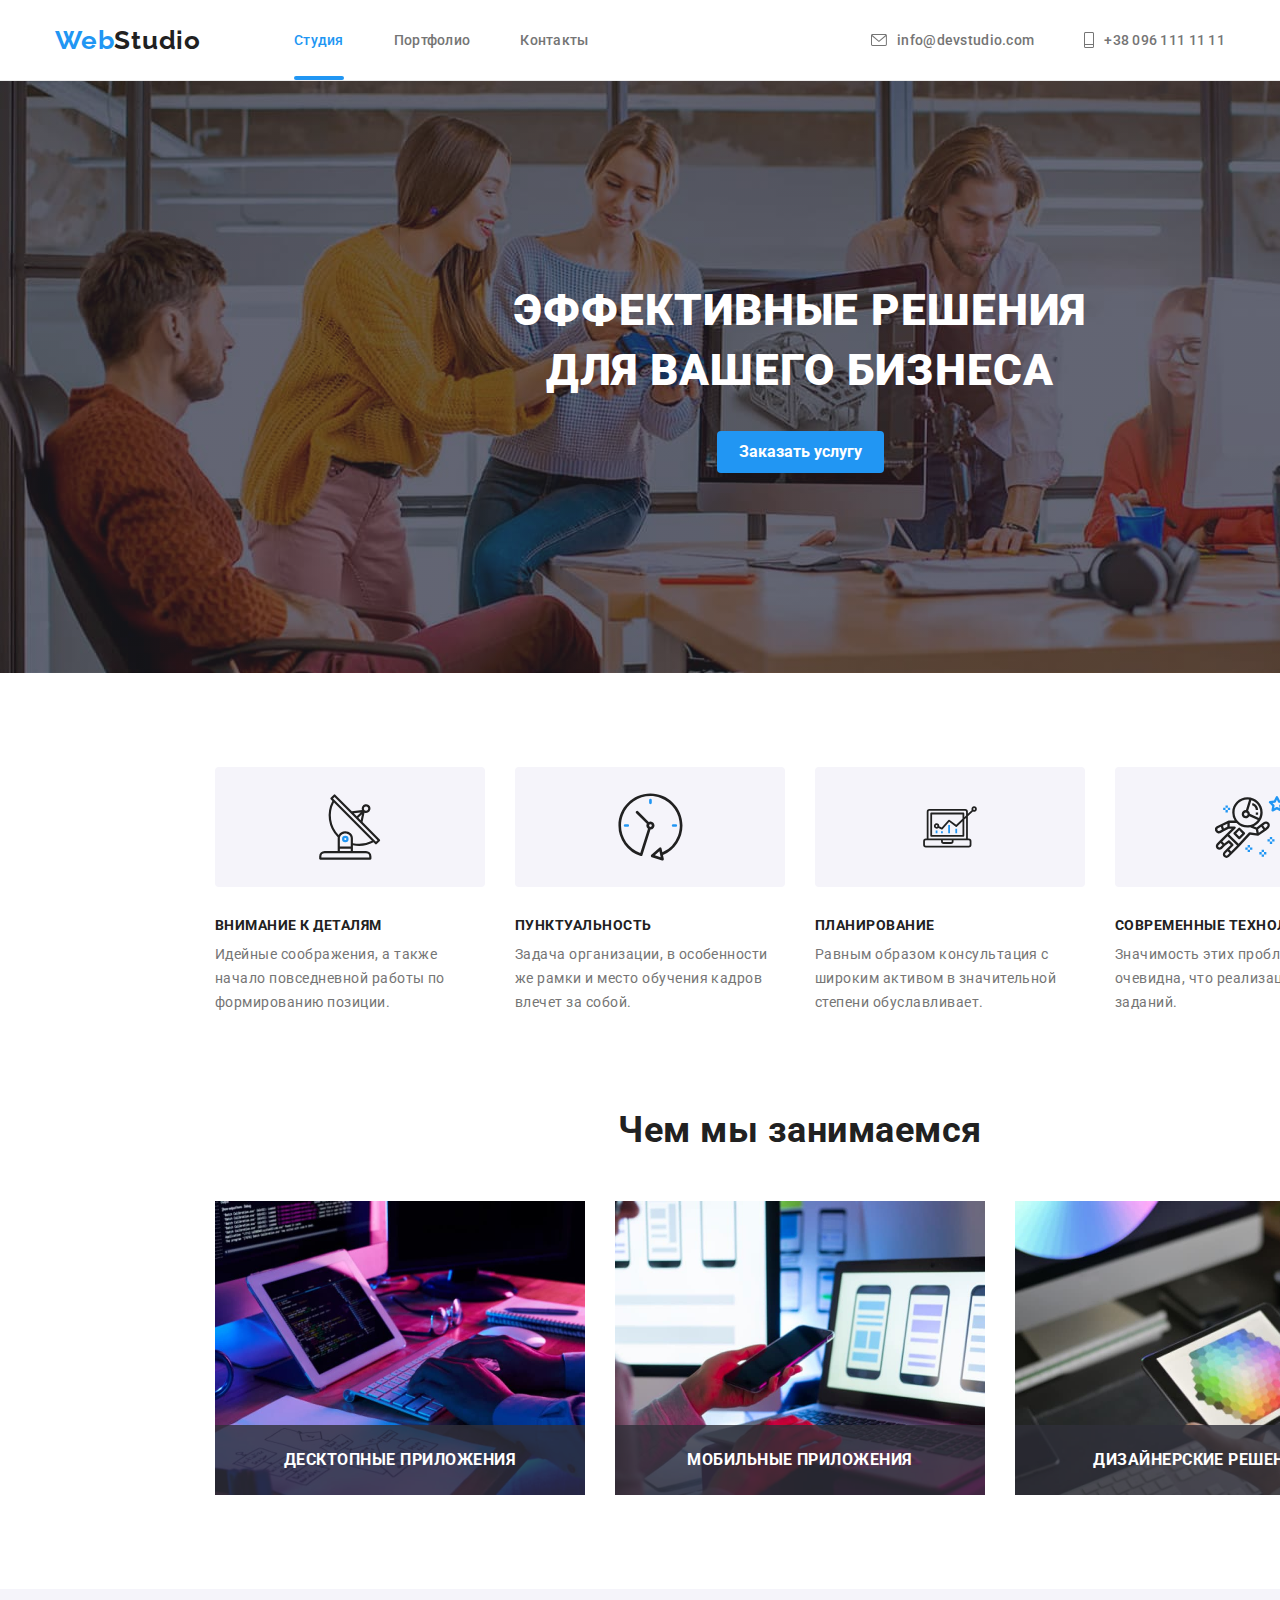
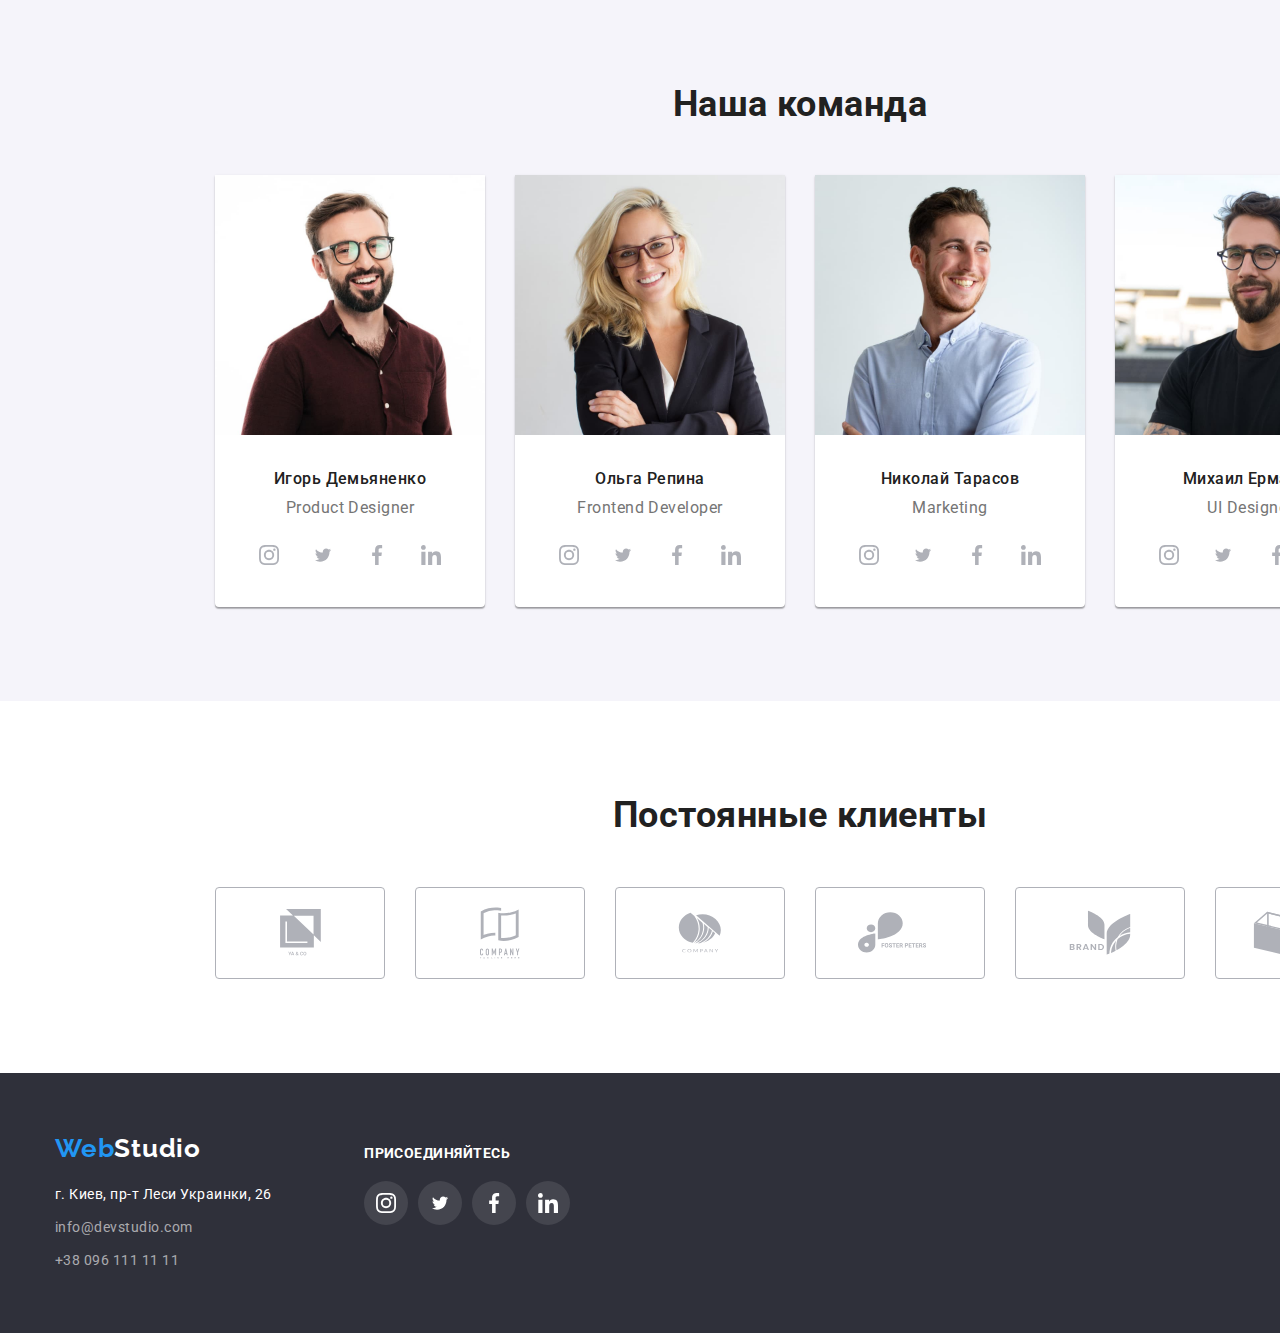
==== index.html @ e20b58c2 "coppy hw5" ====
<!DOCTYPE html>
<html lang="ru">
  <head>
    <meta charset="UTF-8" />
    <meta http-equiv="X-UA-Compatible" content="IE=edge" />
    <meta name="viewport" content="width=device-width, initial-scale=1.0" />
    <link rel="preconnect" href="https://fonts.gstatic.com" />
    <link
      href="https://fonts.googleapis.com/css2?family=Raleway:wght@700&family=Roboto:wght@400;500;700;900&display=swap"
      rel="stylesheet"
    />
    <link
      rel="stylesheet"
      href="https://cdnjs.cloudflare.com/ajax/libs/modern-normalize/1.0.0/modern-normalize.min.css"
    />
    <link rel="stylesheet" href="./css/styles.css" />
    <title>Homework 5</title>
  </head>
  <body>
    <header class="header">
      <div class="container site-nav-container">
        <nav class="site-nav">
          <a href="./index.html" class="logo"
            ><spnan class="accent">Web</spnan>Studio</a
          >
          <ul class="site-nav-pages-link list">
            <li class="item">
              <a href="./index.html"
                ><span class="accent underline">Студия</span></a
              >
            </li>
            <li class="item"><a href="./portfolio.html">Портфолио</a></li>
            <li class="item"><a href="/">Контакты</a></li>
          </ul>
        </nav>
        <ul class="list site-nav-contacts">
          <li class="item">
            <a href="mailto:info@devstudio.com" class="icon-flex"
              ><svg class="icon" width="16px" height="12px">
                <use href="./images/icons.svg#email"></use>
              </svg>
              <span>info@devstudio.com</span></a
            >
          </li>
          <li class="item">
            <a href="tel:+380961111111" class="icon-flex"
              ><svg class="icon" width="10px" height="16px">
                <use href="./images/icons.svg#phone"></use>
              </svg>
              <span>+38 096 111 11 11</span></a
            >
          </li>
        </ul>
      </div>
    </header>

    <main class="main">
      <section class="hero section">
        <div class="container">
          <h1 class="title">
            Эффективные решения <br />
            для вашего бизнеса
          </h1>
          <button class="button" type="button" data-modal-open>
            Заказать услугу
          </button>
        </div>
      </section>
      <section class="our-adventages section">
        <div class="container">
          <ul class="list adventages-list">
            <li class="item">
              <div class="icon-container">
                <svg class="icon" width="65.32px" height="70px">
                  <use href="./images/icons.svg#antenna"></use>
                </svg>
              </div>
              <h3 class="title">Внимание к деталям</h3>
              <p class="text">
                Идейные соображения, а также начало повседневной работы по
                формированию позиции.
              </p>
            </li>
            <li class="item">
              <div class="icon-container">
                <svg class="icon" width="66.96px" height="70px">
                  <use href="./images/icons.svg#clock"></use>
                </svg>
              </div>
              <h3 class="title">Пунктуальность</h3>
              <p class="text">
                Задача организации, в особенности же рамки и место обучения
                кадров влечет за собой.
              </p>
            </li>
            <li class="item">
              <div class="icon-container">
                <svg class="icon" width="70px" height="53.69px">
                  <use href="./images/icons.svg#diagram"></use>
                </svg>
              </div>
              <h3 class="title">Планирование</h3>
              <p class="text">
                Равным образом консультация с широким активом в значительной
                степени обуславливает.
              </p>
            </li>
            <li class="item">
              <div class="icon-container">
                <svg class="icon" width="70px" height="70px">
                  <use href="./images/icons.svg#astronaut"></use>
                </svg>
              </div>
              <h3 class="title">Современные технологии</h3>
              <p class="text">
                Значимость этих проблем настолько очевидна, что реализация
                плановых заданий.
              </p>
            </li>
          </ul>
        </div>
      </section>
      <section class="what-we-do section">
        <div class="container">
          <h2 class="title">Чем мы занимаемся</h2>
          <ul class="list what-we-do-list">
            <li class="item">
              <img
                src="./images/wedo1.jpg"
                width="370"
                alt="developer is codding"
              />
              <div class="text-wrapper">
                <p class="text">десктопные приложения</p>
              </div>
            </li>
            <li class="item">
              <img
                src="./images/wedo2.jpg"
                width="370"
                alt="layout designer is working"
              />
              <div class="text-wrapper">
                <p class="text">мобильные приложения</p>
              </div>
            </li>
            <li class="item">
              <img
                src="./images/wedo3.jpg"
                width="370"
                alt="designer is working"
              />
              <div class="text-wrapper">
                <p class="text">дизайнерские решения</p>
              </div>
            </li>
          </ul>
        </div>
      </section>
      <section class="our-team section">
        <div class="container">
          <h2 class="our-team-title">Наша команда</h2>
          <ul class="list our-team-list">
            <li class="item">
              <img
                src="./images/product-designer.jpg"
                alt="product-designer"
                width="270"
              />
              <h3 class="title">Игорь Демьяненко</h3>
              <p class="text">Product Designer</p>
              <ul class="social-list list">
                <li class="social-list-item">
                  <a href=""
                    ><svg class="icon" width="20px" height="20px">
                      <use href="./images/icons.svg#instagram"></use>
                    </svg>
                  </a>
                </li>
                <li class="social-list-item">
                  <a href=""
                    ><svg class="icon" width="20px" height="16.25px">
                      <use href="./images/icons.svg#twitter"></use>
                    </svg>
                  </a>
                </li>
                <li class="social-list-item">
                  <a href=""
                    ><svg class="icon" width="20px" height="20px">
                      <use href="./images/icons.svg#facebook"></use>
                    </svg>
                  </a>
                </li>
                <li class="social-list-item">
                  <a href=""
                    ><svg class="icon" width="20px" height="20px">
                      <use href="./images/icons.svg#linkedin"></use>
                    </svg>
                  </a>
                </li>
              </ul>
            </li>
            <li class="item">
              <img
                src="./images/frontend-developer.jpg"
                alt="frontend-developer"
                width="270"
              />

              <h3 class="title">Ольга Репина</h3>
              <p class="text">Frontend Developer</p>
              <ul class="social-list list">
                <li class="social-list-item">
                  <a href=""
                    ><svg class="icon" width="20px" height="20px">
                      <use href="./images/icons.svg#instagram"></use>
                    </svg>
                  </a>
                </li>
                <li class="social-list-item">
                  <a href=""
                    ><svg class="icon" width="20px" height="16.25px">
                      <use href="./images/icons.svg#twitter"></use>
                    </svg>
                  </a>
                </li>
                <li class="social-list-item">
                  <a href=""
                    ><svg class="icon" width="20px" height="20px">
                      <use href="./images/icons.svg#facebook"></use>
                    </svg>
                  </a>
                </li>
                <li class="social-list-item">
                  <a href=""
                    ><svg class="icon" width="20px" height="20px">
                      <use href="./images/icons.svg#linkedin"></use>
                    </svg>
                  </a>
                </li>
              </ul>
            </li>
            <li class="item">
              <img src="./images/marketing.jpg" alt="marketing" width="270" />

              <h3 class="title">Николай Тарасов</h3>
              <p class="text">Marketing</p>
              <ul class="social-list list">
                <li class="social-list-item">
                  <a href=""
                    ><svg class="icon" width="20px" height="20px">
                      <use href="./images/icons.svg#instagram"></use>
                    </svg>
                  </a>
                </li>
                <li class="social-list-item">
                  <a href=""
                    ><svg class="icon" width="20px" height="16.25px">
                      <use href="./images/icons.svg#twitter"></use>
                    </svg>
                  </a>
                </li>
                <li class="social-list-item">
                  <a href=""
                    ><svg class="icon" width="20px" height="20px">
                      <use href="./images/icons.svg#facebook"></use>
                    </svg>
                  </a>
                </li>
                <li class="social-list-item">
                  <a href=""
                    ><svg class="icon" width="20px" height="20px">
                      <use href="./images/icons.svg#linkedin"></use>
                    </svg>
                  </a>
                </li>
              </ul>
            </li>
            <li class="item">
              <img
                src="./images/ui-designer.jpg"
                alt="ui-designer"
                width="270"
              />

              <h3 class="title">Михаил Ермаков</h3>
              <p class="text">UI Designer</p>
              <ul class="social-list list">
                <li class="social-list-item">
                  <a href=""
                    ><svg class="icon" width="20px" height="20px">
                      <use href="./images/icons.svg#instagram"></use>
                    </svg>
                  </a>
                </li>
                <li class="social-list-item">
                  <a href=""
                    ><svg class="icon" width="20px" height="16.25px">
                      <use href="./images/icons.svg#twitter"></use>
                    </svg>
                  </a>
                </li>
                <li class="social-list-item">
                  <a href=""
                    ><svg class="icon" width="20px" height="20px">
                      <use href="./images/icons.svg#facebook"></use>
                    </svg>
                  </a>
                </li>
                <li class="social-list-item">
                  <a href=""
                    ><svg class="icon" width="20px" height="20px">
                      <use href="./images/icons.svg#linkedin"></use>
                    </svg>
                  </a>
                </li>
              </ul>
            </li>
          </ul>
        </div>
      </section>
      <section class="clients section">
        <div class="container">
          <h2 class="title">Постоянные клиенты</h2>
          <ul class="clients-list list">
            <li class="item">
              <a href="">
                <svg class="icon" width="41px" height="46.7px">
                  <use href="./images/icons.svg#client1"></use>
                </svg>
              </a>
            </li>
            <li class="item">
              <a href="">
                <svg class="icon" width="40px" height="52px">
                  <use href="./images/icons.svg#client2"></use>
                </svg>
              </a>
            </li>
            <li class="item">
              <a href="">
                <svg class="icon" width="43.46px" height="40.62px">
                  <use href="./images/icons.svg#client3"></use>
                </svg>
              </a>
            </li>
            <li class="item">
              <a href="">
                <svg class="icon" width="84.44px" height="46.7px">
                  <use href="./images/icons.svg#client4"></use>
                </svg>
              </a>
            </li>
            <li class="item">
              <a href="">
                <svg class="icon" width="62.54px" height="45.43px">
                  <use href="./images/icons.svg#client5"></use>
                </svg>
              </a>
            </li>
            <li class="item">
              <a href="">
                <svg class="icon" width="93.79px" height="43.93px">
                  <use href="./images/icons.svg#client6"></use>
                </svg>
              </a>
            </li>
          </ul>
        </div>
      </section>
    </main>

    <footer class="footer">
      <div class="container">
        <div>
          <a href="/" class="logo"><span class="accent">Web</span>Studio</a>
          <address class="address">
            <p class="item">г. Киев, пр-т Леси Украинки, 26</p>
            <a class="item" href="mailto:info@devstudio.com"
              >info@devstudio.com</a
            ><br />
            <a class="item" href="tel:+380961111111">+38 096 111 11 11</a>
          </address>
        </div>
        <div class="social-container">
          <h2 class="title">Присоединяйтесь</h2>
          <ul class="social-list list">
            <li class="social-list-item">
              <a href="" class="link"
                ><svg class="icon" width="20px" height="20px">
                  <use href="./images/icons.svg#instagram"></use>
                </svg>
              </a>
            </li>
            <li class="social-list-item">
              <a href="" class="link"
                ><svg class="icon" width="20px" height="16.25px">
                  <use href="./images/icons.svg#twitter"></use>
                </svg>
              </a>
            </li>
            <li class="social-list-item">
              <a href="" class="link"
                ><svg class="icon" width="20px" height="20px">
                  <use href="./images/icons.svg#facebook"></use>
                </svg>
              </a>
            </li>
            <li class="social-list-item">
              <a href="" class="link"
                ><svg class="icon" width="20px" height="20px">
                  <use href="./images/icons.svg#linkedin"></use>
                </svg>
              </a>
            </li>
          </ul>
        </div>
      </div>
    </footer>
    <!-- modal window -->
    <div class="backdrop is-hidden" data-modal>
      <div class="modal">
        <button class="close-button" data-modal-close></button>
      </div>
    </div>
    <script src="./js/modal.js"></script>
  </body>
</html>
---- css/styles.css ----
:root {
  --main-text-color: #757575;
  --secondary-text-color: #212121;
  --accent-color: #2196f3;
  --unactive-color: #f5f4fa;

  --main-background-color: #ffffff;
  --secondary-background-color: #2f303a;

  --cubic: cubic-bezier(0.4, 0, 0.2, 1);
}

body {
  font-family: 'Roboto', sans-serif;
  color: var(--main-text-color);
  letter-spacing: 0.03em;
  margin: 0;
}

h1,
h2,
h3,
p {
  margin-top: 0;
  margin-bottom: 0;
}

a {
  color: inherit;
  text-decoration: none;
}

.accent {
  color: var(--accent-color);
}

.list {
  list-style: none;
  padding: 0px;
  margin: 0px;
}

.button {
  border: none;
  border-radius: 4px;
  padding: 6px 22px;

  background-color: var(--unactive-color);
  color: var(--secondary-text-color);

  font-weight: 500;
  font-size: 16px;
  line-height: 1.63;

  cursor: pointer;

  transition: background-color 250ms var(--cubic), color 250ms var(--cubic),
    box-shadow 250ms var(--cubic);
}

.button:hover,
.button:focus {
  box-shadow: 0px 3px 1px rgba(0, 0, 0, 0.1), 0px 1px 2px rgba(0, 0, 0, 0.08),
    0px 2px 2px rgba(0, 0, 0, 0.12);
  background-color: var(--accent-color);
  color: var(--main-background-color);
}

.icon {
  display: block;
  fill: currentColor;
}

.container {
  width: 1200px;
  padding-left: 15px;
  padding-right: 15px;
  margin-left: auto;
  margin-right: auto;
}

.section {
  padding-top: 94px;
  padding-bottom: 94px;
  margin-right: auto;
  margin-left: auto;
  width: 1600px;
}

.icon-flex {
  display: flex;
  align-items: center;
}

.icon-flex .icon:not(:last-child) {
  margin-right: 10px;
}

/* Header */

.underline {
  display: inline-block;
}

.underline::after,
.site-nav-pages-link a::after {
  content: '';
  position: absolute;

  height: 4px;
  border-radius: 2px;
  width: 100%;
  bottom: 0;
  left: 0;
  background-color: var(--accent-color);
}

.site-nav-pages-link a::after {
  transform: scaleX(0);
  opacity: 0;

  transition: opacity 250ms var(--cubic), transform 250ms var(--cubic);
}

.site-nav-pages-link a:hover::after {
  transform: scaleX(1);
  opacity: 1;
}

.header {
  font-weight: 500;
  font-size: 14px;
  line-height: 1.17;
  letter-spacing: 0.02em;
  border-bottom: 1px solid #ececec;
}

.site-nav {
  display: flex;
}

.site-nav-pages-link {
  display: flex;
}

.site-nav-pages-link a {
  transition: color 250ms var(--cubic);
}

.site-nav-pages-link .item a {
  position: relative;
  display: inline-block;
  padding-top: 32px;
  padding-bottom: 32px;
}

.site-nav-pages-link .item:not(:last-child) {
  margin-right: 50px;
}

.site-nav-contacts a {
  transition: color 25 0ms var(--cubic);
}

.site-nav-pages-link a:hover,
.site-nav-contacts a:hover {
  color: var(--accent-color);
}

.logo {
  margin-top: auto;
  margin-bottom: auto;
  margin-right: 93px;

  color: var(--secondary-text-color);

  font-family: 'Raleway', sans-serif;
  font-weight: 700;
  font-size: 26px;
  line-height: 1.17;
  letter-spacing: 0.03em;
}

.site-nav-contacts {
  margin-left: auto;
  display: flex;
}

.site-nav-contacts .item:not(:first-child) {
  margin-left: 50px;
}

.site-nav-container {
  display: flex;
  align-items: center;
}

/* Hero section */

.hero .button:hover {
  box-shadow: 0px 4px 4px rgba(0, 0, 0, 0.15);
}

.hero {
  background-image: linear-gradient(
      to right,
      rgba(47, 48, 58, 0.4),
      rgba(47, 48, 58, 0.4)
    ),
    url('../images/hero-background.jpg');
  background-repeat: no-repeat;
  background-position: center;
  padding-top: 200px;
  padding-bottom: 200px;

  background-color: var(--secondary-background-color);
  color: var(--main-background-color);

  letter-spacing: 0.06em;

  text-align: center;
}

.hero .title {
  margin-bottom: 30px;

  text-transform: uppercase;
  font-weight: 900;
  font-size: 44px;
  line-height: 1.36;
}

.hero .button {
  color: inherit;
  background-color: var(--accent-color);

  font-weight: 700;
  font-size: 16px;
  line-height: 1.88;
}

/* Our adventages */

.our-adventages .title {
  margin-bottom: 10px;

  font-size: 14px;
  letter-spacing: 1.17;
  text-transform: uppercase;

  color: var(--secondary-text-color);
}

.our-adventages .text {
  font-size: 14px;
  line-height: 1.71;
}

.adventages-list {
  display: flex;
}

.adventages-list .item {
  width: 270px;
}

.adventages-list .item:not(:last-child) {
  margin-right: 30px;
}

/* What we do */
.what-we-do.section {
  padding-top: 0px;
}

.what-we-do .title {
  margin-bottom: 50px;

  color: var(--secondary-text-color);

  font-size: 36px;
  line-height: 1.17;

  text-align: center;
}

.what-we-do-list {
  display: flex;
}

.what-we-do-list .item:not(:last-child) {
  margin-right: 30px;
}

.what-we-do-list img {
  display: block;
}

.what-we-do-list .item {
  position: relative;
}

.what-we-do-list .text-wrapper {
  position: absolute;
  bottom: 0;
  display: flex;
  background-color: rgba(47, 48, 58, 0.8);
  width: 100%;
  height: 70px;
  justify-content: center;
  align-items: center;
}

.what-we-do-list .text {
  color: var(--main-background-color);
  font-weight: 700;
  text-transform: uppercase;
}

/* Adventages */

.adventages-list .icon-container {
  display: flex;
  justify-content: center;
  align-items: center;
  margin-bottom: 30px;
  width: 270px;
  height: 120px;
  border-radius: 4px;

  background-color: var(--unactive-color);
}

/* Our team */
.social-list {
  color: #afb1b8;
  display: flex;
  justify-content: center;
}

.social-list-item {
  display: flex;
  justify-content: center;
  align-items: center;

  border-radius: 50%;
  width: 44px;
  height: 44px;

  transition: background-color 250ms var(--cubic), color 250ms var(--cubic);
}

.social-list .social-list-item:not(:last-child) {
  margin-right: 10px;
}

.social-list-item:hover {
  color: var(--main-background-color);
}

.social-list .social-list-item:hover {
  background-color: var(--accent-color);
}

.social-list .social-list-item:not(:last-child) {
  margin-right: 10px;
}

.our-team {
  background-color: var(--unactive-color);

  font-size: 16px;
  line-height: 1.17;
}

.our-team-title {
  margin-bottom: 50px;

  color: var(--secondary-text-color);

  font-size: 36px;
  line-height: 1.17;

  text-align: center;
}

.our-team-list .title {
  margin-bottom: 10px;

  color: var(--secondary-text-color);

  font-weight: 500;
  font-size: inherit;

  text-align: center;
}

.our-team-list .text {
  margin-bottom: 16px;
  text-align: center;
}

.our-team-list {
  display: flex;
}

.our-team-list .item {
  padding-bottom: 30px;
  border-bottom-left-radius: 4px;
  border-bottom-right-radius: 4px;
  box-shadow: 0px 1px 3px rgba(0, 0, 0, 0.12), 0px 1px 1px rgba(0, 0, 0, 0.14),
    0px 2px 1px rgba(0, 0, 0, 0.2);

  background-color: var(--main-background-color);
}

.our-team-list .item:not(:last-child) {
  margin-right: 30px;
}

.our-team-list img {
  margin-bottom: 30px;
}

/* Clients */
.clients .title {
  text-align: center;
  margin-bottom: 50px;

  font-size: 36px;

  color: var(--secondary-text-color);
}

.clients-list {
  color: #afb1b8;
  display: flex;
}

.clients-list .item {
  display: flex;
  border: 1px solid #afb1b8;
  border-radius: 4px;
  width: 170px;
  height: 92px;
  justify-content: center;
  align-items: center;

  transition: color 250ms var(--cubic);
}

.clients-list .item:not(:last-child) {
  margin-right: 30px;
}

.clients-list .item:hover {
  border-color: var(--accent-color);
  color: var(--accent-color);
}
/* footer */

.footer .container {
  display: flex;
}

.social-container {
  margin-left: 70px;
}

.social-container .title {
  margin-top: 12px;
  margin-bottom: 20px;
}

.footer {
  padding-bottom: 60px;
  padding-top: 60px;

  background-color: var(--secondary-background-color);
  color: var(--main-background-color);

  font-size: 14px;
  line-height: 1.71;
}

.footer address {
  font-style: normal;
}

.footer .logo {
  display: inline-block;
  margin-bottom: 20px;

  color: var(--main-background-color);
}

.footer a {
  display: inline-block;
  color: rgba(255, 255, 255, 0.6);

  transition: color 250ms var(--cubic);
}

.address a:hover,
.address a:focus {
  color: var(--accent-color);
}

.address .item:not(:last-child) {
  margin-bottom: 9px;
}

.footer .title {
  text-transform: uppercase;
  font-size: 14px;
  line-height: 1.17;
}

.footer .social-list-item {
  color: var(--main-background-color);
  background-color: rgba(255, 255, 255, 0.1);
}

.social-list-item a {
  color: inherit;
}

/* Portfolio */

.portfolio-works-list .title {
  margin-bottom: 4px;

  color: var(--secondary-text-color);

  font-size: 18px;
  line-height: 2;
  letter-spacing: 0.06em;
}

.portfolio-works-list .text {
  font-size: 16px;
  line-height: 1.88;
}

.portfolio-works-list {
  display: flex;
  flex-wrap: wrap;
}

.portfolio-works-list img {
  display: block;
}

.portfolio-buttons-list {
  display: flex;
  justify-content: center;
  margin-bottom: 50px;
}

.portfolio-buttons-list .item:not(:last-child) {
  margin-right: 8px;
}

.item-context {
  border: 1px solid #eeeeee;
  padding: 20px 24px;
}

.portfolio-works-list .item:not(:nth-child(3n)) {
  margin-right: 30px;
}

.portfolio-works-list .item:not(:nth-last-child(-n + 3)) {
  margin-bottom: 30px;
}

.image-wrapper {
  position: relative;
  overflow: hidden;
}

.image-wrapper .text-wrapper {
  display: flex;
  align-items: center;
  padding-right: 24px;
  padding-left: 24px;
  position: absolute;
  background-color: rgba(33, 150, 243, 0.9);
  color: var(--main-background-color);
  width: 100%;
  height: 100%;
  top: 0;
  left: 0;
  transform: translateY(100%);

  transition: transform 250ms var(--cubic);
}

.portfolio-works-list .item {
  transition: box-shadow 250ms var(--cubic);
}

.portfolio-works-list .item:hover .text-wrapper {
  transform: translateX(0);
}

.portfolio-works-list .item:hover {
  box-shadow: 0px 1px 1px rgba(0, 0, 0, 0.12), 0px 4px 4px rgba(0, 0, 0, 0.06),
    1px 4px 6px rgba(0, 0, 0, 0.16);
}

/* Modal window */

.backdrop {
  display: flex;
  justify-content: center;
  align-items: center;
  position: fixed;
  top: 0;
  width: 100%;
  height: 100%;
  background-color: rgba(0, 0, 0, 0.2);
  opacity: 1;
  transform: scale(1);

  transition: opacity 250ms var(--cubic);
}

.modal {
  position: relative;
  background-color: #fff;
  width: 528px;
  height: 581px;
  border-radius: 4px;

  transform: scale(1);

  transition: transform 250ms var(--cubic);
}

.backdrop.is-hidden {
  opacity: 0;
  pointer-events: none;
}

.backdrop.is-hidden .modal {
  transform: scale(1.1);
}

.modal .close-button {
  position: absolute;
  height: 30px;
  width: 30px;
  border-radius: 50%;
  border: 1px solid rgba(0, 0, 0, 0.1);
  background-color: var(--main-background-color);
  background-image: url('../images/close-button.svg');
  background-repeat: no-repeat;
  background-position: center;
  padding: 0;
  margin: 0;
  right: 8px;
  top: 8px;
  cursor: pointer;
}
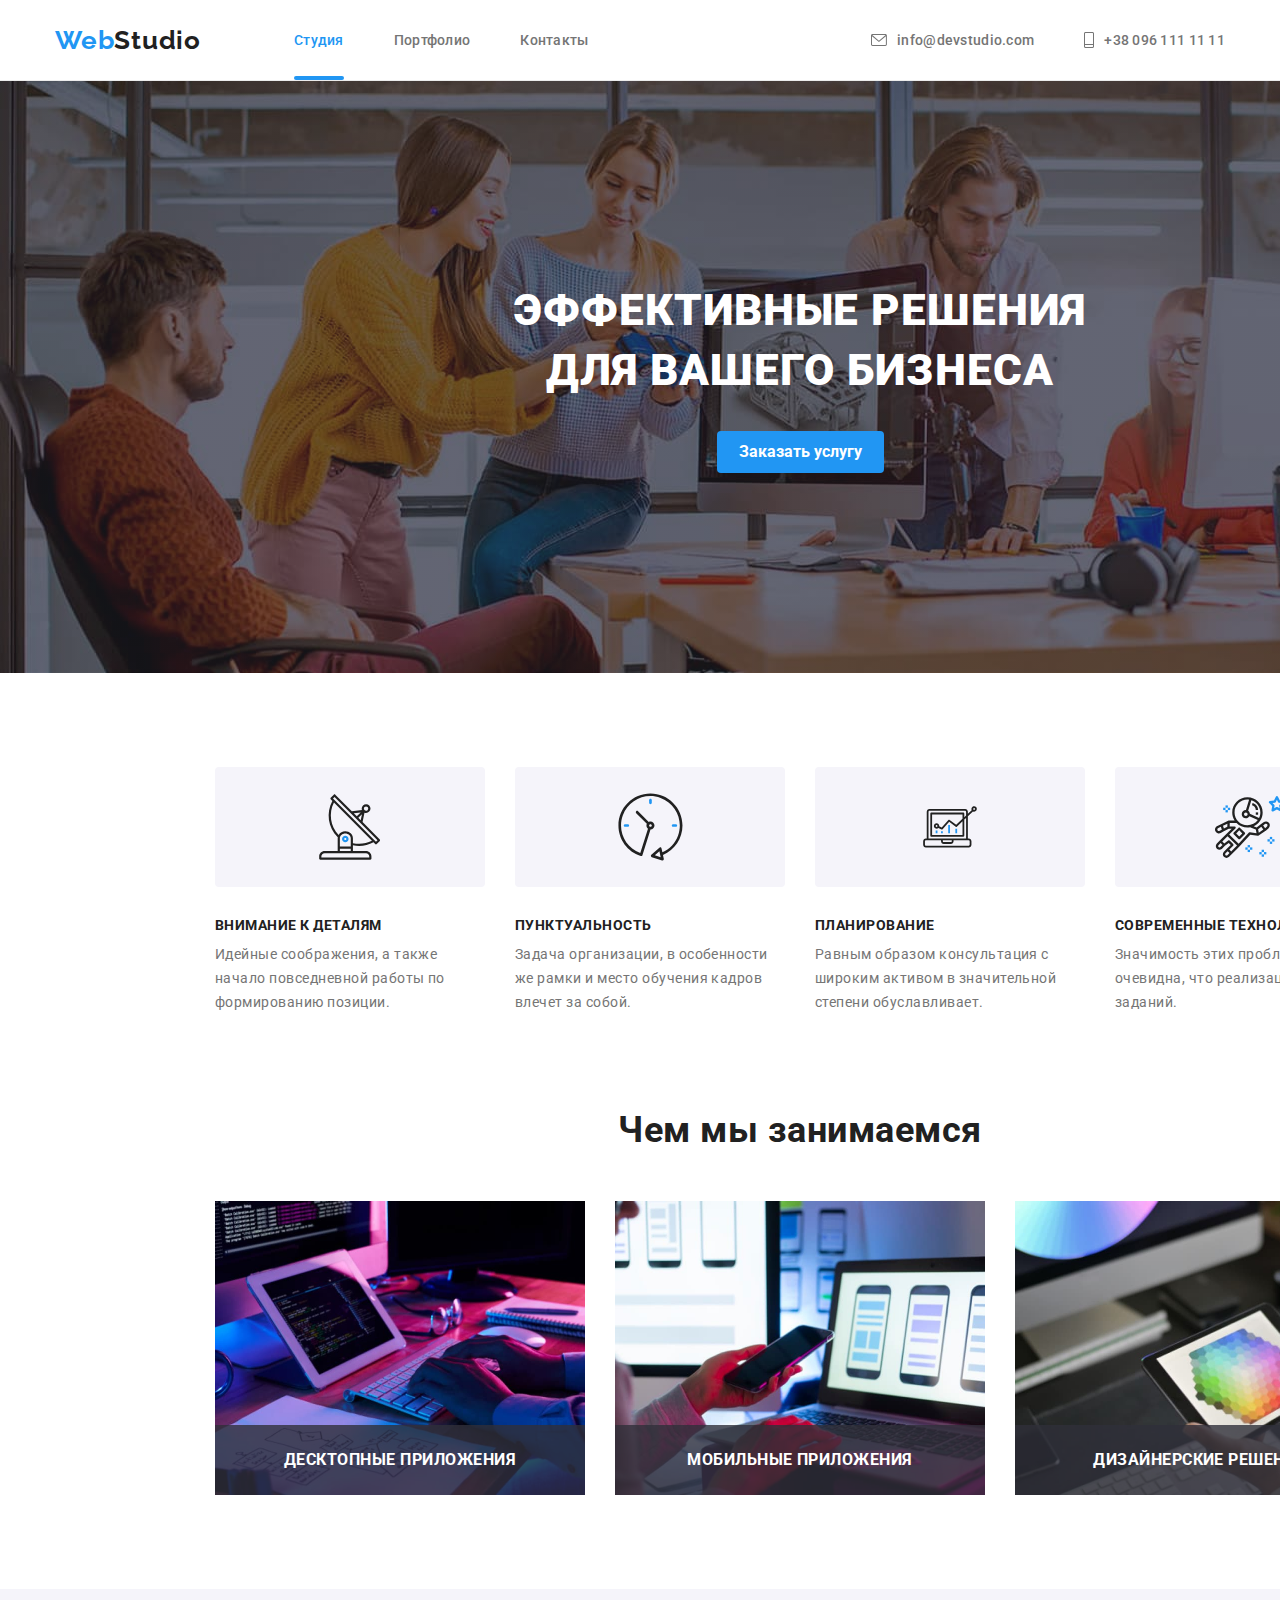
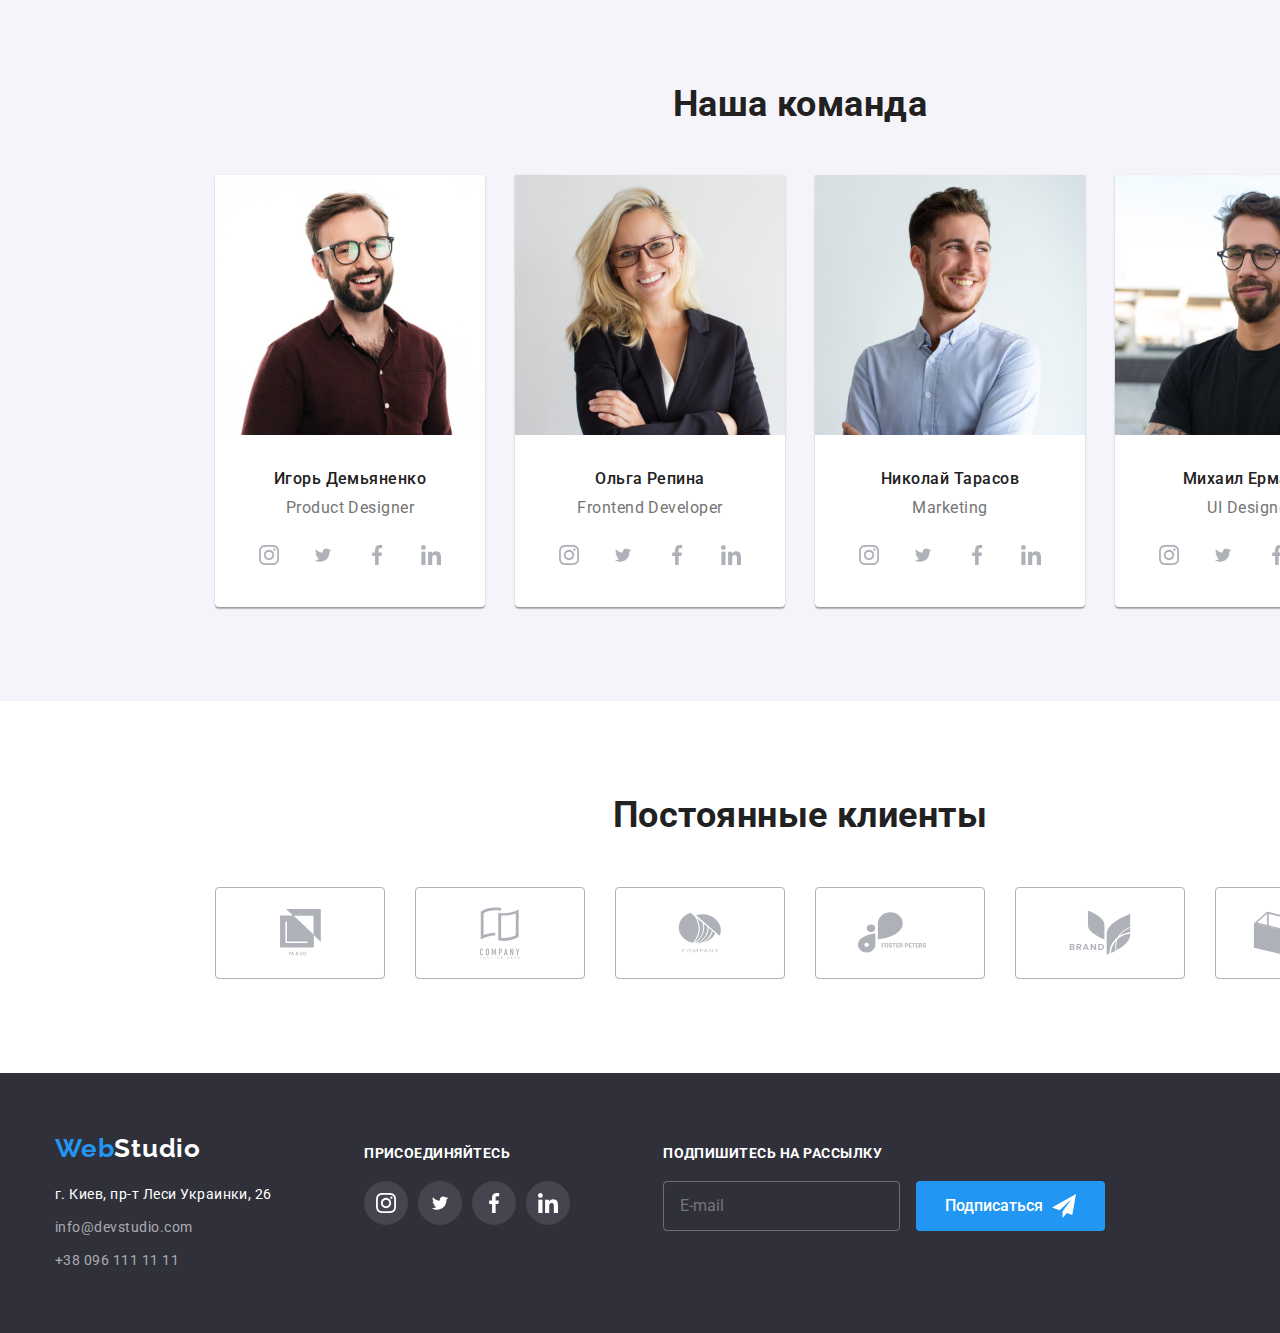
==== commit 1b3f84d0: "hw6" ====
--- a/index.html
+++ b/index.html
@@ -14,7 +14,7 @@
       href="https://cdnjs.cloudflare.com/ajax/libs/modern-normalize/1.0.0/modern-normalize.min.css"
     />
     <link rel="stylesheet" href="./css/styles.css" />
-    <title>Homework 5</title>
+    <title>Homework 6</title>
   </head>
   <body>
     <header class="header">
@@ -372,7 +372,7 @@
 
     <footer class="footer">
       <div class="container">
-        <div>
+        <div class="address-container">
           <a href="/" class="logo"><span class="accent">Web</span>Studio</a>
           <address class="address">
             <p class="item">г. Киев, пр-т Леси Украинки, 26</p>
@@ -415,12 +415,71 @@
             </li>
           </ul>
         </div>
+        <div class="subscribe-form-container">
+          <h2 class="title">подпишитесь на рассылку</h2>
+          <form class="subscribe-form">
+            <input class="email-input" type="email" placeholder="E-mail" />
+            <button type="submit" class="button subscribe-form-button">
+              Подписаться
+            </button>
+          </form>
+        </div>
       </div>
     </footer>
     <!-- modal window -->
     <div class="backdrop is-hidden" data-modal>
       <div class="modal">
-        <button class="close-button" data-modal-close></button>
+        <h2 class="title">Оставьте свои данные, мы вам перезвоним</h2>
+        <button class="close-button" data-modal-close>
+          <svg class="icon" width="18px" height="18px">
+            <use href="./images/icons.svg#close-button"></use>
+          </svg>
+        </button>
+        <form class="modal-form">
+          <label class="lable" for="name">Имя</label>
+          <div class="input-wrapper">
+            <input class="input" type="text" id="name" />
+            <svg class="icon" width="18px" height="18px">
+              <use href="./images/icons.svg#person"></use>
+            </svg>
+          </div>
+
+          <label class="lable" for="phone">Телефон</label>
+          <div class="input-wrapper">
+            <input class="input" type="text" id="phone" />
+            <svg class="icon" width="18px" height="18px">
+              <use href="./images/icons.svg#phone1"></use>
+            </svg>
+          </div>
+
+          <label class="lable" for="email">Почта</label>
+          <div class="input-wrapper">
+            <input class="input" type="text" id="email" />
+            <svg class="icon" width="18px" height="18px">
+              <use href="./images/icons.svg#email1"></use>
+            </svg>
+          </div>
+
+          <label class="lable" for="comment">Комментарий</label>
+          <textarea
+            class="input comment"
+            type="text"
+            id="comment"
+            rows="8"
+            placeholder="Введите текст"
+          ></textarea>
+
+          <div class="agreement-wrapper">
+            <label class="lable agreement" for="agreement"
+              >Соглашаюсь с рассылкой и принимаю
+              <a href="" class="link">Условия договора</a></label
+            >
+            <input class="checkbox" type="checkbox" id="agreement" />
+            <span class="new-checkbox"></span>
+          </div>
+
+          <button type="submit" class="button modal-button">Отправить</button>
+        </form>
       </div>
     </div>
     <script src="./js/modal.js"></script>
--- a/css/styles.css
+++ b/css/styles.css
@@ -159,7 +159,7 @@
 }
 
 .site-nav-contacts a {
-  transition: color 25 0ms var(--cubic);
+  transition: color 250ms var(--cubic);
 }
 
 .site-nav-pages-link a:hover,
@@ -231,7 +231,7 @@
 }
 
 .hero .button {
-  color: inherit;
+  color: var(--main-background-color);
   background-color: var(--accent-color);
 
   font-weight: 700;
@@ -463,8 +463,12 @@
   display: flex;
 }
 
+.address-container {
+  margin-right: 70px;
+}
+
 .social-container {
-  margin-left: 70px;
+  margin-right: 93px;
 }
 
 .social-container .title {
@@ -523,6 +527,48 @@
 
 .social-list-item a {
   color: inherit;
+}
+
+/* Footer subscribe form */
+
+.subscribe-form-container {
+  margin-top: 12px;
+}
+
+.subscribe-form-container .title {
+  margin-bottom: 20px;
+}
+
+.subscribe-form .email-input {
+  margin-right: 12px;
+  border: 1px solid rgba(255, 255, 255, 0.3);
+  background-color: transparent;
+  padding: 14px 16px;
+  border-radius: 4px;
+  color: rgba(255, 255, 255, 0.6);
+  font-size: 16px;
+  line-height: 1.25;
+}
+
+.subscribe-form-button {
+  position: relative;
+  padding: 10px 62px 10px 29px;
+  font-size: 16px;
+  line-height: 1.875;
+  color: var(--main-background-color);
+  background-color: var(--accent-color);
+}
+
+.subscribe-form-button:after {
+  content: '';
+  position: absolute;
+  display: inline-block;
+  top: 50%;
+  right: 29px;
+  transform: translateY(-50%);
+  background-image: url('../images/subscribe-icon.svg');
+  width: 24px;
+  height: 24px;
 }
 
 /* Portfolio */
@@ -630,12 +676,20 @@
   position: relative;
   background-color: #fff;
   width: 528px;
-  height: 581px;
   border-radius: 4px;
+  padding: 40px;
 
   transform: scale(1);
 
   transition: transform 250ms var(--cubic);
+}
+
+.modal .title {
+  margin-bottom: 12px;
+
+  font-size: 20px;
+  line-height: 1.18;
+  color: var(--secondary-text-color);
 }
 
 .backdrop.is-hidden {
@@ -648,18 +702,146 @@
 }
 
 .modal .close-button {
+  display: flex;
+  align-items: center;
+  justify-content: center;
   position: absolute;
   height: 30px;
   width: 30px;
   border-radius: 50%;
   border: 1px solid rgba(0, 0, 0, 0.1);
   background-color: var(--main-background-color);
-  background-image: url('../images/close-button.svg');
-  background-repeat: no-repeat;
-  background-position: center;
-  padding: 0;
+  padding: 6px;
   margin: 0;
   right: 8px;
   top: 8px;
   cursor: pointer;
 }
+
+.modal .close-button .icon {
+  fill: #212121;
+  transition: fill 250ms var(--cubic);
+}
+
+.modal .close-button:hover .icon {
+  fill: var(--accent-color);
+}
+
+.modal-button {
+  display: block;
+  padding: 10px 55px;
+  margin-top: 30px;
+  margin-right: auto;
+  margin-left: auto;
+
+  color: var(--main-background-color);
+  background-color: var(--accent-color);
+
+  line-height: 1.875;
+  letter-spacing: 0.06em;
+}
+
+.modal-form .input {
+  padding: 12px 16px 12px 42px;
+  margin-bottom: 10px;
+  margin-top: 4px;
+  display: block;
+  width: 100%;
+  border: 1px solid rgba(33, 33, 33, 0.2);
+  border-radius: 4px;
+
+  transition: border-color 250ms var(--cubic);
+}
+
+.modal-form .input:hover,
+.modal-form .input:focus {
+  border-color: var(--accent-color);
+}
+
+.modal-form .input:hover + .icon,
+.modal-form .input:focus + .icon {
+  fill: var(--accent-color);
+}
+
+.modal .comment {
+  padding-left: 12px;
+  resize: none;
+}
+
+.modal-form {
+  letter-spacing: 0.01em;
+  font-size: 12px;
+  line-height: 1.17;
+}
+.input-wrapper {
+  position: relative;
+}
+
+.input-wrapper .icon {
+  position: absolute;
+  fill: #212121;
+  top: 50%;
+  left: 12px;
+  transform: translateY(-50%);
+
+  transition: fill 250ms var(--cubic);
+}
+
+.modal .comment:placeholder-shown {
+  color: rgba(46, 46, 46, 0.5);
+}
+
+.agreement-wrapper {
+  position: relative;
+  display: flex;
+  align-items: center;
+
+  margin-top: 20px;
+}
+
+.agreement-wrapper .agreement {
+  display: inline-block;
+  padding-left: 37px;
+  font-size: 14px;
+  line-height: 1.71;
+  letter-spacing: 0.03em;
+}
+
+.agreement-wrapper .link {
+  color: var(--accent-color);
+  text-decoration: underline;
+}
+
+.agreement-wrapper .checkbox {
+  position: absolute;
+  width: 1px;
+  height: 1px;
+  margin: -1px;
+  border: 0;
+  padding: 0;
+
+  white-space: nowrap;
+  clip-path: inset(100%);
+  clip: rect(0 0 0 0);
+  overflow: hidden;
+}
+
+.agreement-wrapper .new-checkbox {
+  position: absolute;
+
+  left: 14px;
+  top: 50%;
+  transform: translateY(-50%);
+  display: inline-block;
+  width: 16px;
+  height: 15px;
+  border: 2px solid var(--secondary-text-color);
+  border-radius: 2px;
+  pointer-events: none;
+}
+
+.agreement-wrapper .checkbox:checked + .new-checkbox {
+  border-color: var(--accent-color);
+  background-image: url('../images/icon-check.svg');
+  background-origin: border-box;
+}
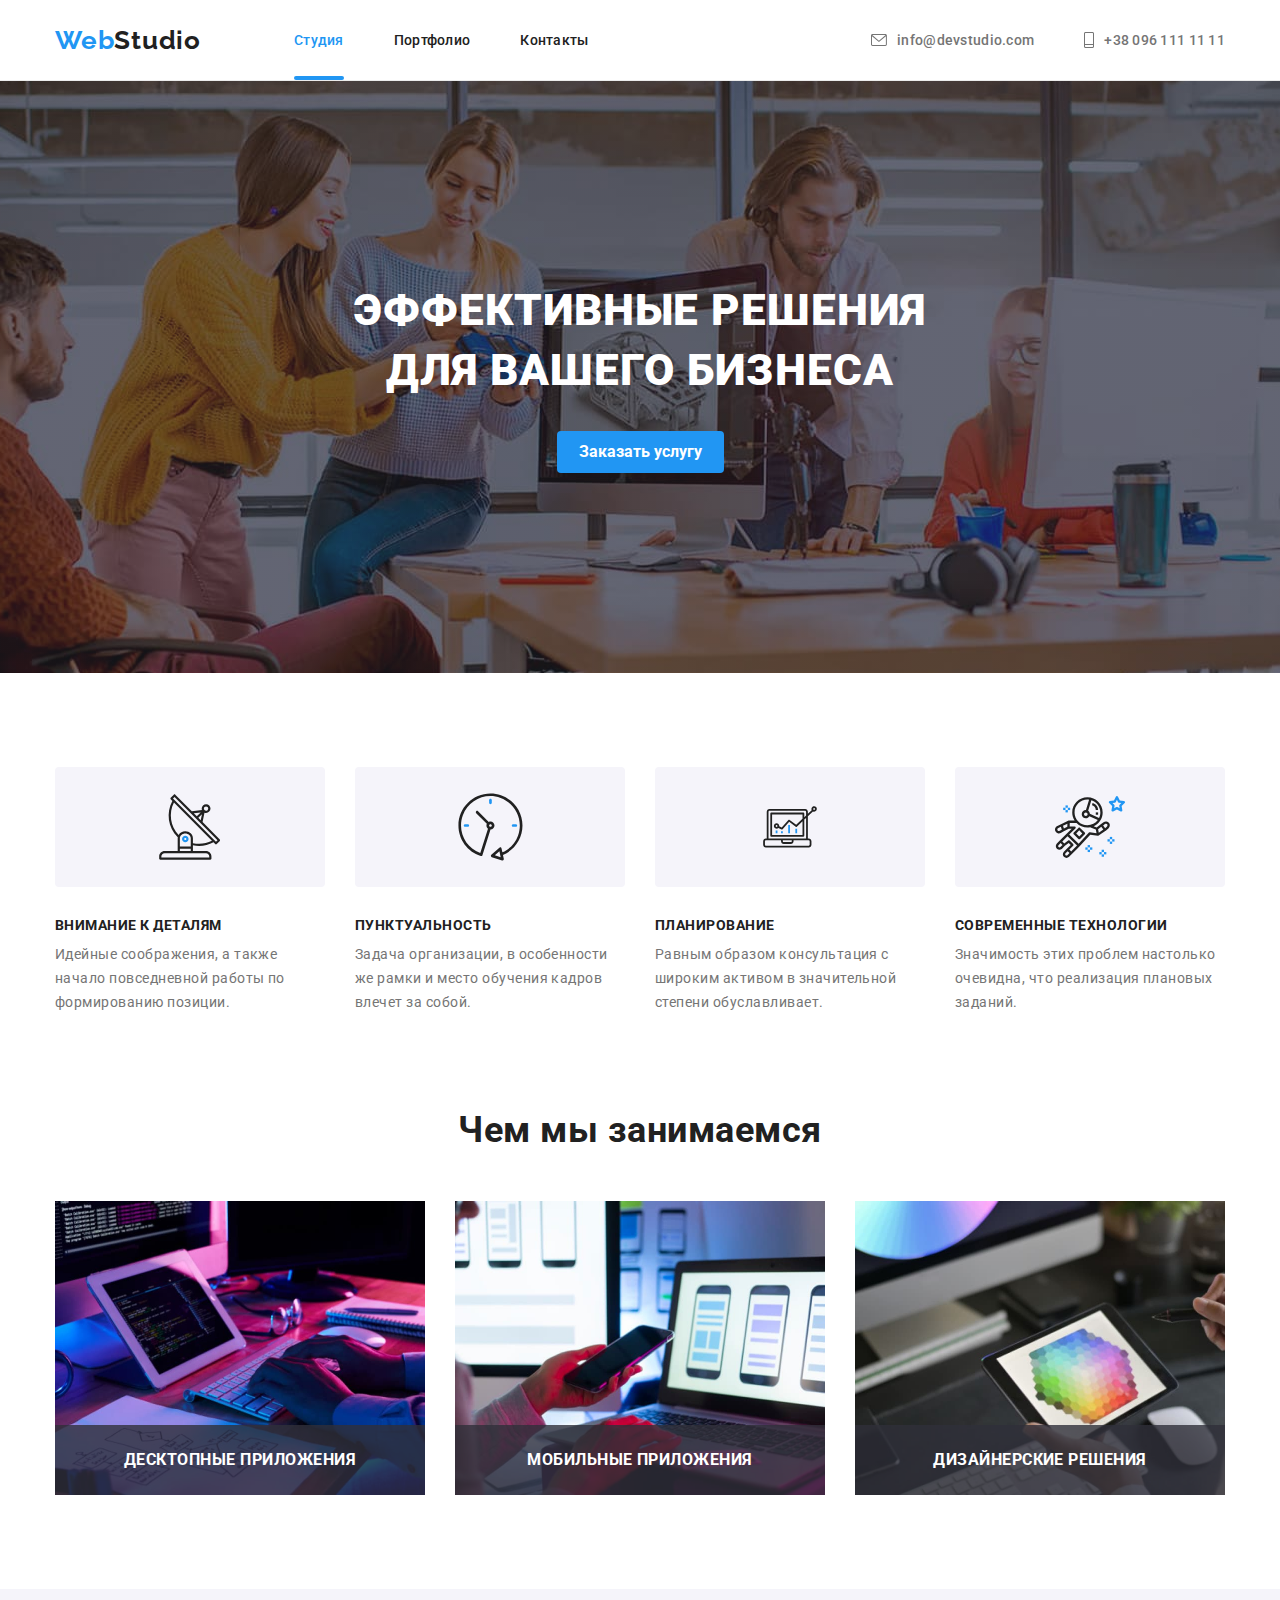
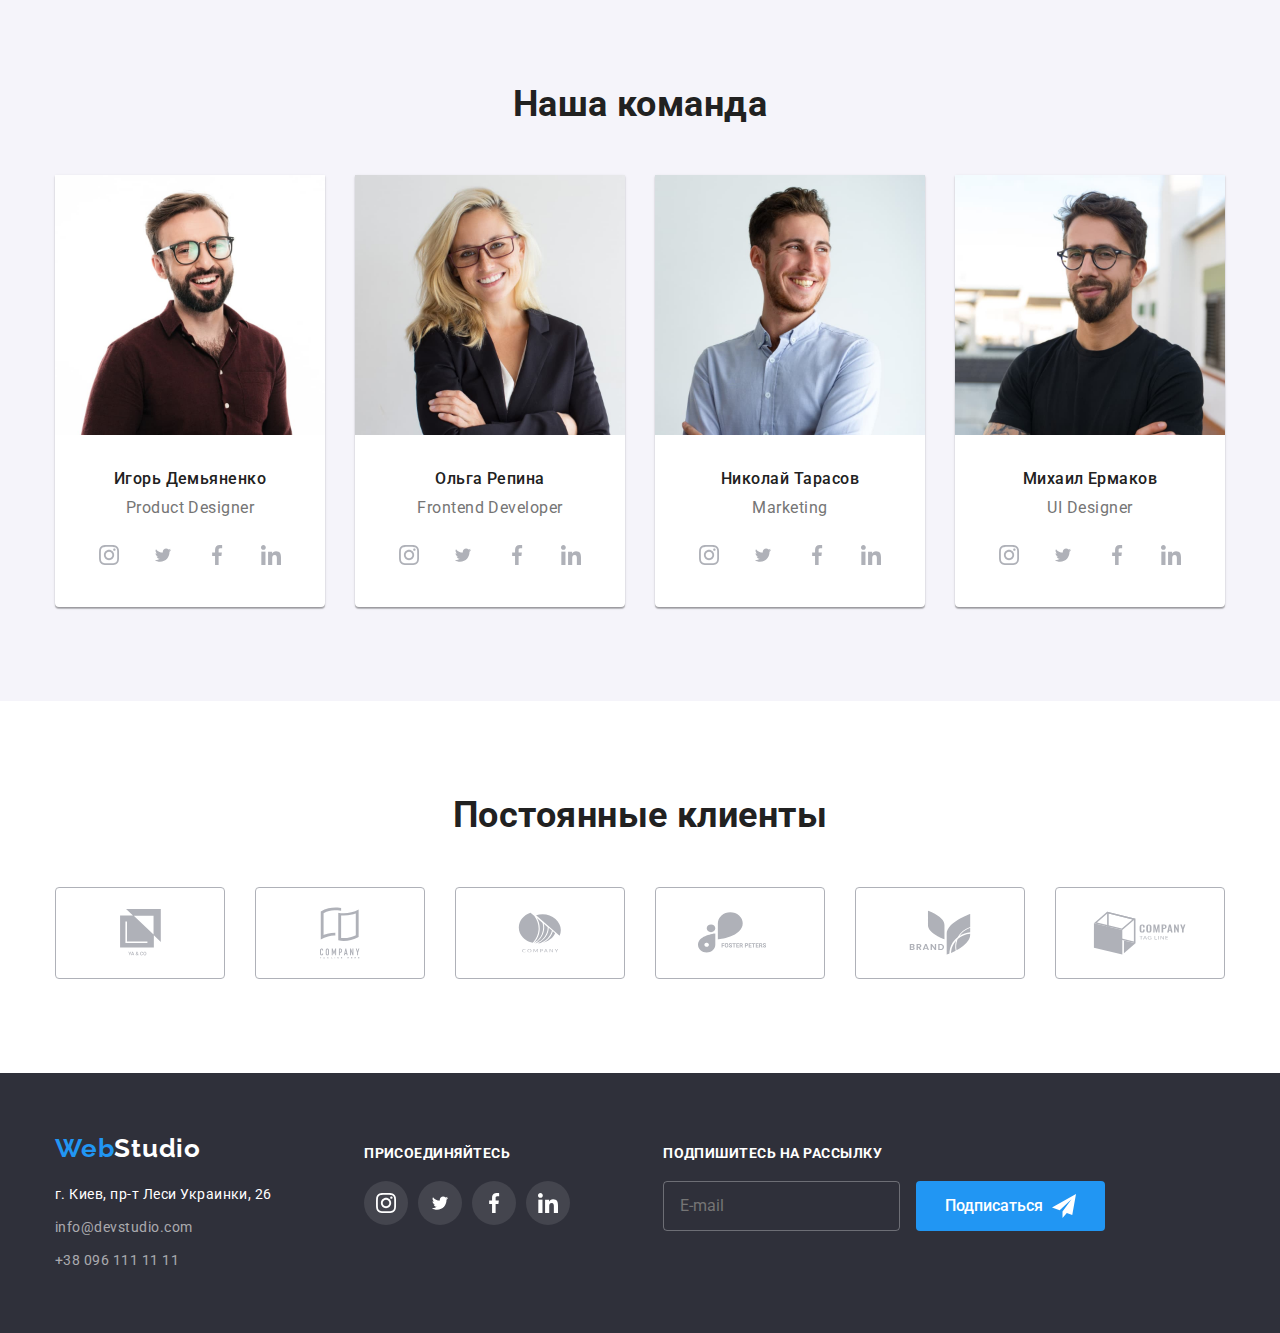
==== commit 74e17971: "add focus to elements" ====
--- a/index.html
+++ b/index.html
@@ -25,17 +25,19 @@
           >
           <ul class="site-nav-pages-link list">
             <li class="item">
-              <a href="./index.html"
+              <a class="link" href="./index.html"
                 ><span class="accent underline">Студия</span></a
               >
             </li>
-            <li class="item"><a href="./portfolio.html">Портфолио</a></li>
-            <li class="item"><a href="/">Контакты</a></li>
+            <li class="item">
+              <a class="link" href="./portfolio.html">Портфолио</a>
+            </li>
+            <li class="item"><a class="link" href="/">Контакты</a></li>
           </ul>
         </nav>
         <ul class="list site-nav-contacts">
           <li class="item">
-            <a href="mailto:info@devstudio.com" class="icon-flex"
+            <a href="mailto:info@devstudio.com" class="icon-flex link"
               ><svg class="icon" width="16px" height="12px">
                 <use href="./images/icons.svg#email"></use>
               </svg>
@@ -43,7 +45,7 @@
             >
           </li>
           <li class="item">
-            <a href="tel:+380961111111" class="icon-flex"
+            <a href="tel:+380961111111" class="icon-flex link"
               ><svg class="icon" width="10px" height="16px">
                 <use href="./images/icons.svg#phone"></use>
               </svg>
@@ -171,28 +173,28 @@
               <p class="text">Product Designer</p>
               <ul class="social-list list">
                 <li class="social-list-item">
-                  <a href=""
+                  <a class="link" href=""
                     ><svg class="icon" width="20px" height="20px">
                       <use href="./images/icons.svg#instagram"></use>
                     </svg>
                   </a>
                 </li>
                 <li class="social-list-item">
-                  <a href=""
+                  <a class="link" href=""
                     ><svg class="icon" width="20px" height="16.25px">
                       <use href="./images/icons.svg#twitter"></use>
                     </svg>
                   </a>
                 </li>
                 <li class="social-list-item">
-                  <a href=""
+                  <a class="link" href=""
                     ><svg class="icon" width="20px" height="20px">
                       <use href="./images/icons.svg#facebook"></use>
                     </svg>
                   </a>
                 </li>
                 <li class="social-list-item">
-                  <a href=""
+                  <a class="link" href=""
                     ><svg class="icon" width="20px" height="20px">
                       <use href="./images/icons.svg#linkedin"></use>
                     </svg>
@@ -211,28 +213,28 @@
               <p class="text">Frontend Developer</p>
               <ul class="social-list list">
                 <li class="social-list-item">
-                  <a href=""
+                  <a class="link" href=""
                     ><svg class="icon" width="20px" height="20px">
                       <use href="./images/icons.svg#instagram"></use>
                     </svg>
                   </a>
                 </li>
                 <li class="social-list-item">
-                  <a href=""
+                  <a class="link" href=""
                     ><svg class="icon" width="20px" height="16.25px">
                       <use href="./images/icons.svg#twitter"></use>
                     </svg>
                   </a>
                 </li>
                 <li class="social-list-item">
-                  <a href=""
+                  <a class="link" href=""
                     ><svg class="icon" width="20px" height="20px">
                       <use href="./images/icons.svg#facebook"></use>
                     </svg>
                   </a>
                 </li>
                 <li class="social-list-item">
-                  <a href=""
+                  <a class="link" href=""
                     ><svg class="icon" width="20px" height="20px">
                       <use href="./images/icons.svg#linkedin"></use>
                     </svg>
@@ -247,28 +249,28 @@
               <p class="text">Marketing</p>
               <ul class="social-list list">
                 <li class="social-list-item">
-                  <a href=""
+                  <a class="link" href=""
                     ><svg class="icon" width="20px" height="20px">
                       <use href="./images/icons.svg#instagram"></use>
                     </svg>
                   </a>
                 </li>
                 <li class="social-list-item">
-                  <a href=""
+                  <a class="link" href=""
                     ><svg class="icon" width="20px" height="16.25px">
                       <use href="./images/icons.svg#twitter"></use>
                     </svg>
                   </a>
                 </li>
                 <li class="social-list-item">
-                  <a href=""
+                  <a class="link" href=""
                     ><svg class="icon" width="20px" height="20px">
                       <use href="./images/icons.svg#facebook"></use>
                     </svg>
                   </a>
                 </li>
                 <li class="social-list-item">
-                  <a href=""
+                  <a class="link" href=""
                     ><svg class="icon" width="20px" height="20px">
                       <use href="./images/icons.svg#linkedin"></use>
                     </svg>
@@ -287,28 +289,28 @@
               <p class="text">UI Designer</p>
               <ul class="social-list list">
                 <li class="social-list-item">
-                  <a href=""
+                  <a class="link" href=""
                     ><svg class="icon" width="20px" height="20px">
                       <use href="./images/icons.svg#instagram"></use>
                     </svg>
                   </a>
                 </li>
                 <li class="social-list-item">
-                  <a href=""
+                  <a class="link" href=""
                     ><svg class="icon" width="20px" height="16.25px">
                       <use href="./images/icons.svg#twitter"></use>
                     </svg>
                   </a>
                 </li>
                 <li class="social-list-item">
-                  <a href=""
+                  <a class="link" href=""
                     ><svg class="icon" width="20px" height="20px">
                       <use href="./images/icons.svg#facebook"></use>
                     </svg>
                   </a>
                 </li>
                 <li class="social-list-item">
-                  <a href=""
+                  <a class="link" href=""
                     ><svg class="icon" width="20px" height="20px">
                       <use href="./images/icons.svg#linkedin"></use>
                     </svg>
@@ -324,42 +326,42 @@
           <h2 class="title">Постоянные клиенты</h2>
           <ul class="clients-list list">
             <li class="item">
-              <a href="">
+              <a class="link" href="">
                 <svg class="icon" width="41px" height="46.7px">
                   <use href="./images/icons.svg#client1"></use>
                 </svg>
               </a>
             </li>
             <li class="item">
-              <a href="">
+              <a class="link" href="">
                 <svg class="icon" width="40px" height="52px">
                   <use href="./images/icons.svg#client2"></use>
                 </svg>
               </a>
             </li>
             <li class="item">
-              <a href="">
+              <a class="link" href="">
                 <svg class="icon" width="43.46px" height="40.62px">
                   <use href="./images/icons.svg#client3"></use>
                 </svg>
               </a>
             </li>
             <li class="item">
-              <a href="">
+              <a class="link" href="">
                 <svg class="icon" width="84.44px" height="46.7px">
                   <use href="./images/icons.svg#client4"></use>
                 </svg>
               </a>
             </li>
             <li class="item">
-              <a href="">
+              <a class="link" href="">
                 <svg class="icon" width="62.54px" height="45.43px">
                   <use href="./images/icons.svg#client5"></use>
                 </svg>
               </a>
             </li>
             <li class="item">
-              <a href="">
+              <a class="link" href="">
                 <svg class="icon" width="93.79px" height="43.93px">
                   <use href="./images/icons.svg#client6"></use>
                 </svg>
--- a/css/styles.css
+++ b/css/styles.css
@@ -84,7 +84,6 @@
   padding-bottom: 94px;
   margin-right: auto;
   margin-left: auto;
-  width: 1600px;
 }
 
 .icon-flex {
@@ -143,7 +142,8 @@
   display: flex;
 }
 
-.site-nav-pages-link a {
+.site-nav-pages-link .link {
+  color: var(--secondary-text-color);
   transition: color 250ms var(--cubic);
 }
 
@@ -158,12 +158,14 @@
   margin-right: 50px;
 }
 
-.site-nav-contacts a {
+.site-nav-contacts .link {
   transition: color 250ms var(--cubic);
 }
 
-.site-nav-pages-link a:hover,
-.site-nav-contacts a:hover {
+.site-nav-pages-link .link:hover,
+.site-nav-contacts .link:hover,
+.site-nav-contacts .link:focus,
+.site-nav-pages-link .link:focus {
   color: var(--accent-color);
 }
 
@@ -212,6 +214,7 @@
   background-position: center;
   padding-top: 200px;
   padding-bottom: 200px;
+  max-width: 1600px;
 
   background-color: var(--secondary-background-color);
   color: var(--main-background-color);
@@ -338,7 +341,7 @@
   justify-content: center;
 }
 
-.social-list-item {
+.social-list-item .link {
   display: flex;
   justify-content: center;
   align-items: center;
@@ -354,11 +357,13 @@
   margin-right: 10px;
 }
 
-.social-list-item:hover {
-  color: var(--main-background-color);
-}
-
-.social-list .social-list-item:hover {
+.social-list-item .link:hover,
+.social-list-item .link:focus {
+  color: var(--main-background-color);
+}
+
+.social-list-item .link:hover,
+.social-list-item .link:focus {
   background-color: var(--accent-color);
 }
 
@@ -437,7 +442,7 @@
   display: flex;
 }
 
-.clients-list .item {
+.clients-list .link {
   display: flex;
   border: 1px solid #afb1b8;
   border-radius: 4px;
@@ -453,7 +458,8 @@
   margin-right: 30px;
 }
 
-.clients-list .item:hover {
+.clients-list .link:hover,
+.clients-list .link:focus {
   border-color: var(--accent-color);
   color: var(--accent-color);
 }
@@ -520,13 +526,14 @@
   line-height: 1.17;
 }
 
-.footer .social-list-item {
+.footer .social-list-item .link {
   color: var(--main-background-color);
   background-color: rgba(255, 255, 255, 0.1);
 }
 
-.social-list-item a {
-  color: inherit;
+.footer .social-list-item .link:hover,
+.footer .social-list-item .link:focus {
+  background-color: var(--accent-color);
 }
 
 /* Footer subscribe form */
@@ -646,11 +653,14 @@
   transition: box-shadow 250ms var(--cubic);
 }
 
-.portfolio-works-list .item:hover .text-wrapper {
+.portfolio-works-list .link:hover .text-wrapper,
+.portfolio-works-list .link:focus .text-wrapper {
   transform: translateX(0);
 }
 
-.portfolio-works-list .item:hover {
+.portfolio-works-list .link:hover,
+.portfolio-works-list .link:focus {
+  display: inline-block;
   box-shadow: 0px 1px 1px rgba(0, 0, 0, 0.12), 0px 4px 4px rgba(0, 0, 0, 0.06),
     1px 4px 6px rgba(0, 0, 0, 0.16);
 }
